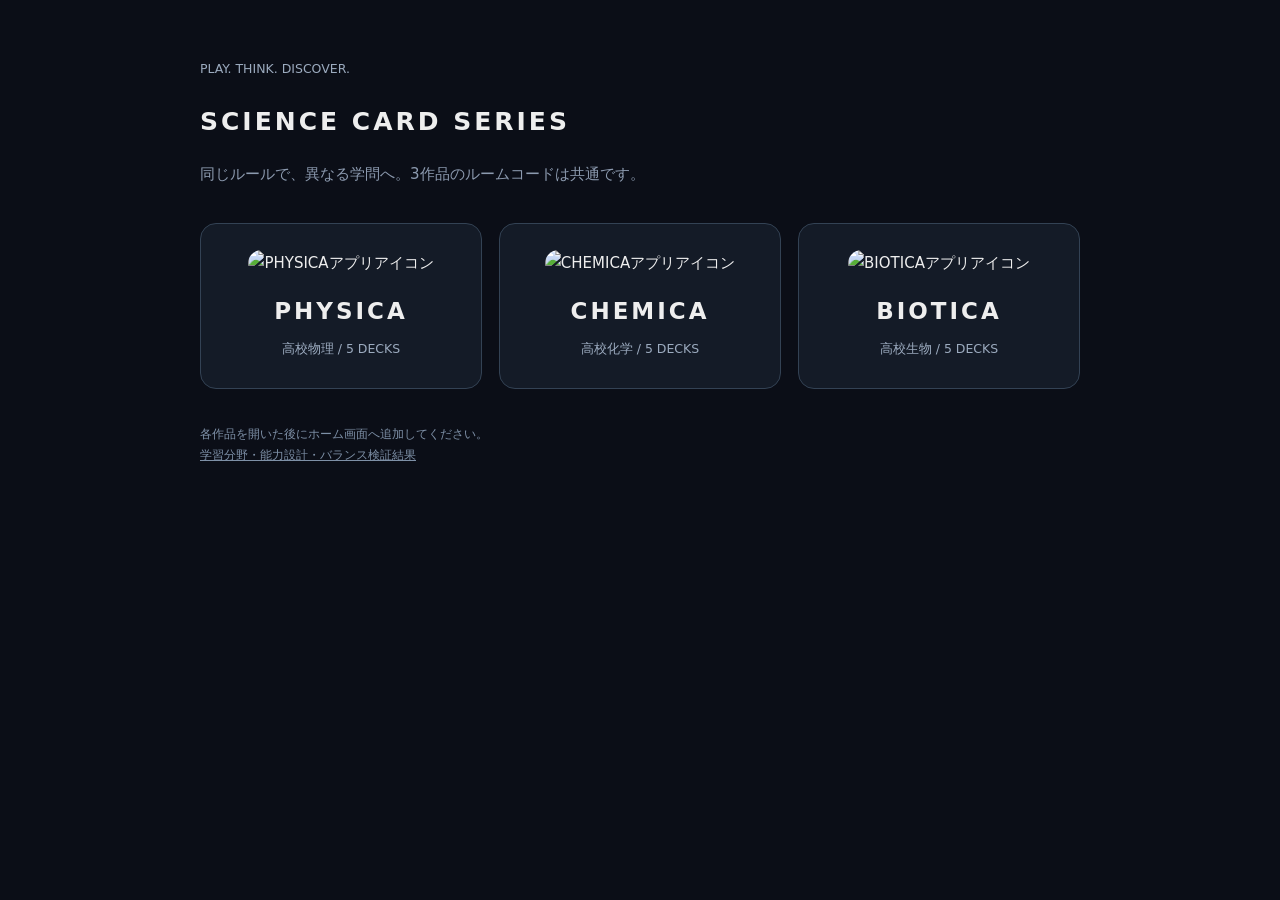
==== index.html @ 6052ee53 "Add files via upload" ====
<!doctype html><html lang="ja"><head><meta charset="utf-8"><meta name="viewport" content="width=device-width, initial-scale=1"><meta name="theme-color" content="#0b0e17"><title>SCIENCE CARD SERIES</title><style>*{box-sizing:border-box}body{margin:0;background:#0b0e17;color:#eee;font:15px/1.8 system-ui,sans-serif;padding:55px 22px}main{max-width:880px;margin:auto}h1{letter-spacing:3px;font-size:25px}p{color:#8c9aaf}section{display:grid;grid-template-columns:repeat(auto-fit,minmax(220px,1fr));gap:17px;margin-top:35px}a{color:inherit;text-decoration:none;border:1px solid #334254;border-radius:16px;background:#141b27;padding:26px;text-align:center}img{width:86px;border-radius:20px}strong{display:block;letter-spacing:3px;font-size:23px;margin:14px 0 3px}small{color:#9cabbf}footer{margin-top:35px;font-size:12px;color:#7e90a7}footer a{display:inline;padding:0;border:0;background:none;text-decoration:underline}</style></head><body><main><small>PLAY. THINK. DISCOVER.</small><h1>SCIENCE CARD SERIES</h1><p>同じルールで、異なる学問へ。3作品のルームコードは共通です。</p><section><a href="./physica/"><img src="./physica/icon-192.png" alt="PHYSICAアプリアイコン"><strong>PHYSICA</strong><small>高校物理 / 5 DECKS</small></a><a href="./chemica/"><img src="./chemica/icon-192.png" alt="CHEMICAアプリアイコン"><strong>CHEMICA</strong><small>高校化学 / 5 DECKS</small></a><a href="./biotica/"><img src="./biotica/icon-192.png" alt="BIOTICAアプリアイコン"><strong>BIOTICA</strong><small>高校生物 / 5 DECKS</small></a></section><footer>各作品を開いた後にホーム画面へ追加してください。<br><a href="./series-report.html">学習分野・能力設計・バランス検証結果</a></footer></main></body></html>
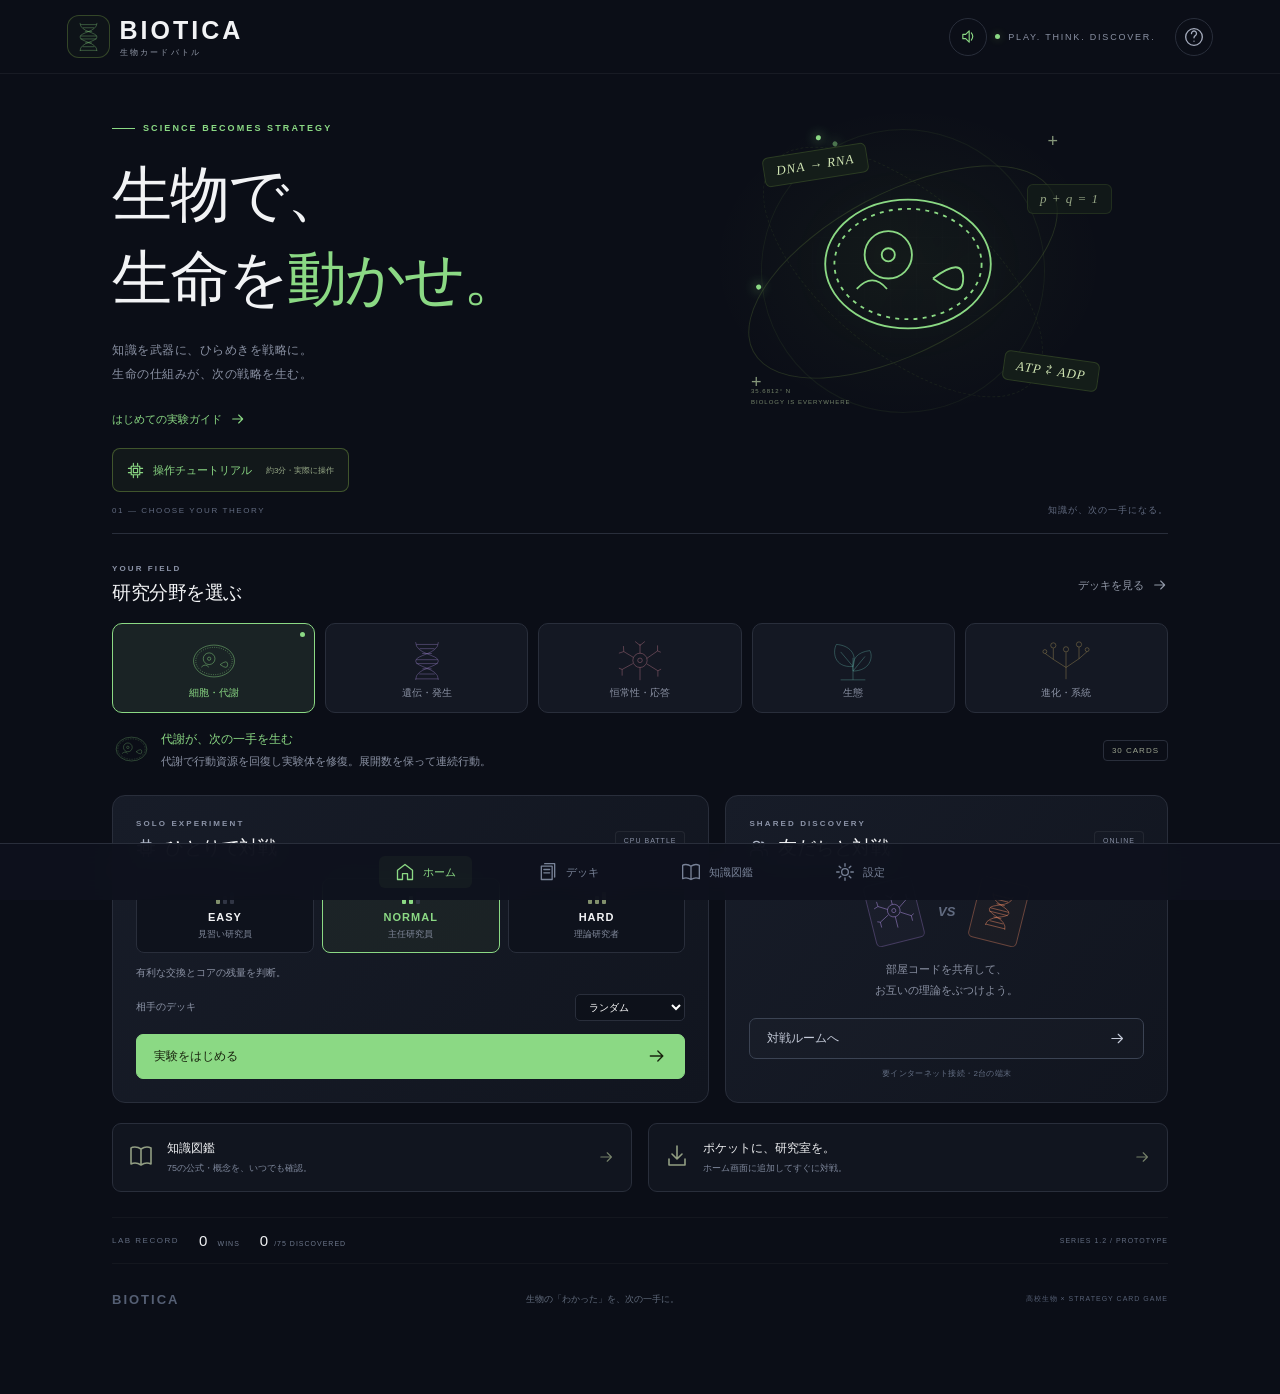
==== commit 680336b4: "Extract original SCIENCE SERIES website" ====
--- a/index.html
+++ b/index.html
@@ -1 +1,26 @@
-<!doctype html><html lang="ja"><head><meta charset="utf-8"><meta name="viewport" content="width=device-width, initial-scale=1"><meta name="theme-color" content="#0b0e17"><title>SCIENCE CARD SERIES</title><style>*{box-sizing:border-box}body{margin:0;background:#0b0e17;color:#eee;font:15px/1.8 system-ui,sans-serif;padding:55px 22px}main{max-width:880px;margin:auto}h1{letter-spacing:3px;font-size:25px}p{color:#8c9aaf}section{display:grid;grid-template-columns:repeat(auto-fit,minmax(220px,1fr));gap:17px;margin-top:35px}a{color:inherit;text-decoration:none;border:1px solid #334254;border-radius:16px;background:#141b27;padding:26px;text-align:center}img{width:86px;border-radius:20px}strong{display:block;letter-spacing:3px;font-size:23px;margin:14px 0 3px}small{color:#9cabbf}footer{margin-top:35px;font-size:12px;color:#7e90a7}footer a{display:inline;padding:0;border:0;background:none;text-decoration:underline}</style></head><body><main><small>PLAY. THINK. DISCOVER.</small><h1>SCIENCE CARD SERIES</h1><p>同じルールで、異なる学問へ。3作品のルームコードは共通です。</p><section><a href="./physica/"><img src="./physica/icon-192.png" alt="PHYSICAアプリアイコン"><strong>PHYSICA</strong><small>高校物理 / 5 DECKS</small></a><a href="./chemica/"><img src="./chemica/icon-192.png" alt="CHEMICAアプリアイコン"><strong>CHEMICA</strong><small>高校化学 / 5 DECKS</small></a><a href="./biotica/"><img src="./biotica/icon-192.png" alt="BIOTICAアプリアイコン"><strong>BIOTICA</strong><small>高校生物 / 5 DECKS</small></a></section><footer>各作品を開いた後にホーム画面へ追加してください。<br><a href="./series-report.html">学習分野・能力設計・バランス検証結果</a></footer></main></body></html>+<!doctype html>
+<html lang="ja">
+  <head>
+    <meta charset="UTF-8" />
+    <meta
+      name="viewport"
+      content="width=device-width,initial-scale=1,viewport-fit=cover"
+    />
+    <meta name="theme-color" content="#0b0e17" />
+    <meta
+      name="description"
+      content="高校生物の5分野で戦う、学べるカードバトル。"
+    />
+    <meta name="apple-mobile-web-app-capable" content="yes" />
+    <meta name="apple-mobile-web-app-status-bar-style" content="default" />
+    <link rel="manifest" href="./manifest.webmanifest" />
+    <link rel="apple-touch-icon" href="./icon-180.png" />
+    <link rel="icon" type="image/svg+xml" href="./icon.svg" />
+    <title>BIOTICA — 物理で、世界を動かせ。</title>
+    <script type="module" crossorigin src="./assets/index-e84-tVCE.js"></script>
+    <link rel="stylesheet" crossorigin href="./assets/index-D85opa-J.css">
+  </head>
+  <body>
+    <div id="root"></div>
+  </body>
+</html>
--- a/assets/index-D85opa-J.css
+++ b/assets/index-D85opa-J.css
@@ -0,0 +1 @@
+:root{font-family:DM Sans,Noto Sans JP,sans-serif;color:#f2f3f5;background:#0b0e17;font-synthesis:none;font-size:14px;--lime: #b4f05e;--muted: #8a91a3;--border: #292e3b;--panel: #131722;--field: #b4f05e;color-scheme:dark}*{box-sizing:border-box}body{margin:0;min-width:320px}button,input,select{font:inherit}button,a,input,select{-webkit-tap-highlight-color:transparent}button{cursor:pointer;color:inherit;border:0;background:none}button:disabled{cursor:not-allowed;opacity:.38}button:focus-visible,a:focus-visible{outline:2px solid var(--lime);outline-offset:4px}a{color:var(--lime)}button svg{flex-shrink:0}p{line-height:1.85;color:var(--muted);font-size:13px}h1,h2,h3,h4,p{margin-top:0}h2{font-size:21px;letter-spacing:-.5px;margin-bottom:0}h3{font-size:17px}h4{font-size:14px}small{font-size:10px}button{transition:background .18s,border-color .18s,transform .18s,opacity .18s}button:not(:disabled):active{transform:translateY(1px)}.app{max-width:1440px;margin:auto;min-height:100dvh}.topbar{height:85px;padding:0 5.2%;display:flex;align-items:center;justify-content:space-between;border-bottom:1px solid #ffffff0e}.brand{display:flex;gap:10px;align-items:center;text-align:left;font-size:25px;letter-spacing:3px;font-weight:800;padding:0}.brand-mark{color:var(--lime);width:43px;height:43px;display:grid;place-items:center;border:1px solid #b4f05e3a;border-radius:12px;background:#b4f05e06}.brand-mark svg{width:39px;height:34px}.brand-jp{display:block;font-size:8px;letter-spacing:2.2px;font-weight:500;color:#9299a8;margin-top:2px}.header-right{display:flex;gap:8px;align-items:center}.header-tag{font-size:9px;letter-spacing:1.8px;color:var(--muted)}.online-dot{width:5px;height:5px;border-radius:50%;background:var(--lime);box-shadow:0 0 9px #b4f05e55;flex-shrink:0}.icon-button{width:38px;height:38px;display:grid;place-items:center;color:#a5acbd;border:1px solid var(--border);border-radius:50%;margin-left:12px}.icon-button:hover{background:#ffffff08}.main{max-width:1120px;margin:auto;padding:0 32px 30px}.eyebrow{font-size:9px;font-weight:700;letter-spacing:2.1px;color:#8c94a8;display:block}.hero{min-height:370px;position:relative;padding:49px 0 41px;display:flex;align-items:center;overflow:hidden;border-bottom:1px solid var(--border)}.hero-copy{position:relative;z-index:1;width:55%}.hero .eyebrow{font-size:9px;display:flex;align-items:center;gap:8px;color:var(--lime);margin-bottom:20px}.tiny-line{height:1px;width:23px;background:var(--lime);display:inline-block}.hero h1{font-size:56px;line-height:1.4;font-weight:800;letter-spacing:-2px;margin-bottom:17px}.hero h1 span{color:var(--lime)}.hero p{font-size:12px;line-height:2;letter-spacing:.5px;margin-bottom:18px}.text-link{display:inline-flex;align-items:center;gap:8px;font-size:11px;color:var(--lime);padding:0;min-height:30px}.muted{color:#9299a8}.hero-art{position:absolute;width:430px;height:340px;right:-2px;top:1px;color:var(--lime);background:radial-gradient(ellipse at center,#b4f05e0b,transparent 65%)}.hero-art:after{content:"";position:absolute;inset:15px;background-image:linear-gradient(#ffffff03 1px,transparent 1px),linear-gradient(90deg,#ffffff03 1px,transparent 1px);background-size:26px 26px;mask-image:radial-gradient(ellipse,#000,transparent 70%)}.hero-core{position:absolute;inset:80px 104px 76px;display:grid;place-items:center;z-index:1;filter:drop-shadow(0 0 20px #b4f05e28)}.hero-core svg{width:100%;height:100%;stroke-width:.6;animation:core-float 7s ease-in-out infinite}.orbit{position:absolute;border:1px solid #b4f05e24;border-radius:50%;width:340px;height:160px;top:100px;left:40px;transform:rotate(-28deg)}.orbit:after{content:"";width:5px;height:5px;background:var(--lime);border-radius:50%;position:absolute;left:32px;top:22px;box-shadow:0 0 12px var(--lime)}.orbit-two{transform:rotate(40deg);border-style:dashed;opacity:.5}.orbit-three{width:284px;height:284px;left:68px;top:37px;transform:rotate(10deg);border-color:#b4f05e10}.orbit-label{position:absolute;font-family:Georgia,serif;font-style:italic;letter-spacing:1px;border:1px solid #b4f05e25;padding:6px 12px;border-radius:6px;background:#141d19;color:#d0e5b3;font-size:13px;z-index:2}.label-one{top:58px;left:70px;transform:rotate(-9deg)}.label-two{bottom:46px;right:24px;transform:rotate(8deg)}.label-three{top:92px;right:11px;opacity:.7}.coordinate{font-size:6px;line-height:1.8;letter-spacing:1px;color:#75846a;position:absolute;bottom:24px;left:58px}.hero-cross{color:#86977a;position:absolute;font-size:18px}.cross-one{top:39px;right:65px}.cross-two{bottom:39px;left:58px}.hero-bottom{position:absolute;bottom:16px;width:100%;display:flex;justify-content:space-between;align-items:center;font-size:8px;letter-spacing:1.6px;color:#626b80}.hero-bottom span:last-child{font-size:9px;letter-spacing:1px}.deck-section{margin:30px 0 24px}.section-title{display:flex;align-items:center;justify-content:space-between;gap:10px;margin-bottom:17px}.section-title .eyebrow{font-size:8px;margin-bottom:7px}.section-title h2{font-size:19px;display:flex;align-items:center;gap:9px}.section-title h2 svg{color:#adb5c5}.field-picker{display:grid;grid-template-columns:repeat(5,1fr);gap:10px}.field-picker>button{border:1px solid var(--border);background:#141823;border-radius:10px;height:90px;display:flex;flex-direction:column;align-items:center;justify-content:center;gap:0;color:#8a91a3;position:relative}.field-picker>button svg{width:52px;height:48px;color:var(--field);opacity:.65}.field-picker>button span{font-size:12px;font-weight:600}.field-picker>button.selected{border-color:var(--field);background:color-mix(in srgb,var(--field) 7%,#11151e);color:var(--field)}.field-picker>button.selected:after{content:"";width:5px;height:5px;border-radius:50%;background:var(--field);position:absolute;right:9px;top:8px}.field-picker>button.selected svg{opacity:1}.field-intro{display:flex;align-items:center;padding:17px 0 0;gap:10px}.field-intro strong{font-size:12px;color:var(--field)}.field-intro p{font-size:11px;margin:3px 0 0}.field-symbol{width:39px;color:var(--field);opacity:.8}.field-intro .pill{margin-left:auto;color:#9aa28e;flex-shrink:0}.pill{display:inline-block;padding:5px 8px;border:1px solid var(--border);border-radius:4px;font-size:8px;letter-spacing:1px}.subtle{font-size:7px;color:#878fa4;border-color:#ffffff10;background:#ffffff02}.play-grid{display:grid;grid-template-columns:1.35fr 1fr;gap:16px}.panel{border:1px solid var(--border);background:linear-gradient(130deg,#171c28,#11151f);border-radius:13px;padding:23px}.levels{display:grid;grid-template-columns:repeat(3,1fr);gap:8px}.levels button{background:#0e121c;border:1px solid var(--border);border-radius:8px;padding:13px 5px 11px;display:flex;flex-direction:column;align-items:center}.levels button>strong{font-size:11px;margin:7px 0 5px;letter-spacing:1px}.levels button>span:last-child{font-size:9px;color:#81899b}.levels button.selected{background:#b4f05e0b;border-color:#90b852}.levels button.selected>strong{color:var(--lime)}.level-bars{display:flex;gap:3px;align-items:flex-end;height:12px}.level-bars i{width:4px;height:5px;background:#303544;border-radius:1px}.level-bars i:nth-child(2){height:8px}.level-bars i:nth-child(3){height:12px}.level-bars i.lit{background:#81906c}.levels button.selected .lit{background:var(--lime)}.cpu-description{font-size:10px;margin:11px 0}.opponent-setting{display:flex;align-items:center;justify-content:space-between;font-size:10px;margin-bottom:13px;color:#8c94a7}.opponent-setting select{font-size:10px;padding:6px 9px;border:1px solid var(--border);border-radius:5px;background:#0d111a;min-width:110px}.primary,.secondary{min-height:45px;border-radius:7px;padding:10px 17px;font-size:12px;font-weight:700;display:inline-flex;align-items:center;justify-content:center;gap:10px}.primary{background:var(--lime);color:#18220d;border:1px solid var(--lime)}.primary:not(:disabled):hover{background:#c4ff72;box-shadow:0 0 25px #b4f05e0d}.secondary{border:1px solid #3b4353;background:#ffffff03;color:#c4cad8}.secondary:not(:disabled):hover{background:#ffffff08}.primary.full,.secondary.full{width:100%;margin-top:12px}.small{font-size:10px;min-height:35px;padding:7px 12px}.start-button{width:100%;justify-content:space-between}.multi-panel{display:flex;flex-direction:column;align-items:center}.multi-panel>.section-title{width:100%}.duel-art{display:flex;gap:19px;align-items:center;height:67px}.duel-art>span{height:63px;width:50px;border:1px solid #9878c757;border-radius:5px;transform:rotate(-14deg);display:grid;place-items:center;color:#c6a0ff;background:#c6a0ff08}.duel-art>span:last-child{transform:rotate(14deg);color:#ff936b;border-color:#ff936b57;background:#ff936b08}.duel-art svg{width:46px}.duel-art b{font-size:13px;font-style:italic;color:#626c81}.multi-panel>p{text-align:center;font-size:11px;margin:14px 0}.multi-panel>.secondary{width:100%;min-height:41px;justify-content:space-between;margin-top:auto}.multi-panel>small{color:#636e83;font-size:8px;letter-spacing:.3px;margin-top:9px}.bottom-summary{display:grid;grid-template-columns:1fr 1fr;gap:16px;margin-top:20px}.bottom-summary>button{border:1px solid var(--border);border-radius:9px;padding:16px;display:flex;text-align:left;align-items:center;gap:14px;background:#11151f}.summary-icon{color:#929e83}.bottom-summary strong{display:block;font-size:12px;font-weight:500}.bottom-summary div>span{display:block;color:#7e879b;font-size:9px;margin-top:5px}.bottom-summary>button>svg{margin-left:auto;color:#758069;width:17px}.lab-status{display:flex;gap:20px;align-items:center;margin-top:25px;padding:14px 0;border-top:1px solid #ffffff09;border-bottom:1px solid #ffffff09}.lab-status>span{font-size:8px;color:#626c80;letter-spacing:1.5px}.lab-status>span:last-child{margin-left:auto;letter-spacing:1px;font-size:7px}.lab-status b{font-size:15px;font-weight:500}.lab-status small{font-size:7px;color:#6e788c;margin-left:6px;letter-spacing:1px}.footer{display:flex;align-items:center;justify-content:space-between;color:#555f74;gap:20px;padding:27px 0 0}.footer>span:first-child{font-size:13px;letter-spacing:2px;font-weight:700}.footer p{font-size:9px;margin:0;color:#616b7c}.footer>span:last-child{font-size:7px;letter-spacing:1px}.bottom-nav{position:sticky;bottom:0;display:flex;justify-content:center;gap:50px;background:#0e121def;backdrop-filter:blur(18px);border-top:1px solid var(--border);padding:12px 20px max(12px,env(safe-area-inset-bottom));z-index:10}.bottom-nav>button{color:#788297;display:flex;align-items:center;gap:8px;padding:6px 16px;font-size:11px;border-radius:6px}.bottom-nav>button.active{color:var(--lime);background:#b4f05e0a}.page-title{padding:42px 0 28px}.page-title .eyebrow{margin-bottom:15px;color:#869474}.page-title h1{font-size:33px;margin-bottom:12px;font-weight:700;letter-spacing:-1px}.page-title h1 span{color:var(--lime)}.page-title p{font-size:12px;margin:0}.collection-head{display:flex;justify-content:space-between;align-items:center;gap:20px;padding-top:27px}.collection-head h2{font-size:19px;margin:5px 0}.collection-head p{font-size:11px;margin:0}.field-label{font-size:9px;display:block;letter-spacing:.7px;color:var(--field);margin-bottom:6px}.count{font-size:12px;font-weight:400;color:#828d9e;margin-left:5px}.button-row{display:flex;gap:9px;align-items:center;flex-wrap:wrap}.collection-help{color:#8790a2;font-size:11px;line-height:1.8;margin:18px 0;padding:12px 15px;border-left:2px solid #b4f05e55;background:#b4f05e04}.collection{display:grid;grid-template-columns:repeat(4,1fr);gap:20px 14px}.collection-item{opacity:.55}.collection-item.in-deck{opacity:1}.card-face{padding:9px;text-align:left;background:linear-gradient(153deg,color-mix(in srgb,var(--field) 9%,#191f2c),#111622);border:1px solid color-mix(in srgb,var(--field) 36%,#161e2c);border-radius:10px;width:100%;height:100%;min-width:0;position:relative;overflow:hidden;display:flex;flex-direction:column;isolation:isolate;box-shadow:0 5px 15px #0002}.card-face:before{content:"";position:absolute;inset:3px;border:1px solid #ffffff04;border-radius:7px;pointer-events:none}.card-top{display:flex;align-items:center;justify-content:space-between;gap:5px}.energy-gem{background:var(--field);color:#15200c;border-radius:50%;width:25px;height:25px;display:grid;place-items:center;font-size:13px;font-weight:800;box-shadow:0 0 15px color-mix(in srgb,var(--field) 14%,transparent)}.card-top>span:last-child{font-size:7px;letter-spacing:1px;color:#a0adbd}.card-art{height:90px;position:relative;display:grid;place-items:center;color:var(--field);background:radial-gradient(ellipse,color-mix(in srgb,var(--field) 9%,transparent),transparent 70%);border-bottom:1px solid #ffffff08;margin-bottom:9px}.card-art>svg{height:81px;width:110px;z-index:1}.art-grid{position:absolute;inset:9px;background:linear-gradient(#ffffff03 1px,transparent 1px),linear-gradient(90deg,#ffffff03 1px,transparent 1px);background-size:12px 12px}.card-face>strong{font-size:12px;font-weight:700;letter-spacing:-.25px;line-height:1.6;margin:0 0 7px;min-height:20px}.card-equation{font-size:11px;color:var(--field);font-family:Georgia,Noto Sans JP,serif;line-height:1.6;min-height:36px;word-break:normal;overflow-wrap:anywhere}.card-effect{font-size:9px;color:#a8b0bf;line-height:1.8;margin:8px 0 12px;min-height:64px}.card-stats{font-size:8px;display:flex;align-items:center;gap:9px;color:#929baa;border-top:1px solid #ffffff0a;padding-top:8px;margin-top:auto}.card-stats b{font-size:14px;margin-left:3px;color:#d4d9e2;font-weight:500}.card-no{margin-left:auto;color:#717d8e;font-size:8px}.card-face.spell{border-style:dashed}.deck-count{display:flex;align-items:center;justify-content:center;gap:12px;height:33px;color:#9ba58f;font-size:9px}.deck-count>button{font-size:15px;width:27px;height:27px;background:#1d2430;border-radius:5px}.archive-progress{border:1px solid var(--border);border-radius:10px;padding:19px;margin-bottom:22px;background:#111720}.archive-progress strong{font-size:26px;color:var(--lime);font-weight:500}.archive-progress span{color:#a0a9bc;font-size:11px}.progress-track{height:3px;background:#2b3326;margin:14px 0 10px;border-radius:3px;overflow:hidden}.progress-track i{display:block;height:100%;background:var(--lime);min-width:2px}.archive-progress small{font-size:9px;color:#6e7b89;line-height:1.7;display:block}.search-box{display:flex;align-items:center;gap:10px;padding:13px 16px;border:1px solid var(--border);background:#131925;border-radius:9px;color:#8691a6}.search-box input{width:100%;border:0;background:none;outline:none;color:#ddd;font-size:12px}.filter-row{display:flex;gap:8px;margin-top:18px;overflow:auto;padding-bottom:5px}.filter-row button{font-size:11px;border-radius:6px;padding:8px 13px;border:1px solid var(--border);color:#9da8ba;white-space:nowrap}.filter-row button.selected{color:var(--lime);border-color:#b4f05e55;background:#b4f05e0a}.archive-toolbar{display:flex;align-items:center;justify-content:space-between;font-size:10px;color:#8a96a9;margin:20px 0 12px}.archive-toolbar label{display:flex;align-items:center;gap:6px}.archive-toolbar input{accent-color:var(--lime)}.formula-list{display:grid;grid-template-columns:1fr 1fr;gap:10px}.formula-row{display:flex;align-items:center;padding:17px 14px;gap:12px;border:1px solid var(--border);border-radius:8px;background:#111720;text-align:left;min-width:0}.formula-number{width:27px;flex-shrink:0;font-size:9px;color:#687587;align-self:flex-start;margin-top:3px}.formula-number>svg{color:var(--field)}.formula-row>div{min-width:0;flex:1}.formula-row strong{display:block;font-size:12px;margin-bottom:8px}.formula-row .field-label{font-size:8px;opacity:.7}.formula-expression{display:block;font-size:13px;font-family:Georgia,Noto Sans JP,serif;color:#b0b9c8;line-height:1.8;overflow-wrap:anywhere}.formula-row>svg{color:#657487;flex-shrink:0}.fineprint{font-size:10px;color:#748095;line-height:1.9;margin:22px 0 0}.empty-state{text-align:center;padding:40px;color:#8e9bad;grid-column:1/-1}.settings-panel{margin-bottom:20px;padding:26px}.settings-panel h2{font-size:17px;margin-bottom:18px}.settings-panel h2:not(:first-child){margin-top:30px}.settings-panel p{font-size:12px}.setting-line{display:flex;align-items:center;gap:20px;justify-content:space-between}.setting-line strong{font-size:13px}.setting-line p{font-size:11px;margin-top:6px}.toggle{width:46px;height:26px;background:#343c49;border-radius:20px;padding:3px;flex-shrink:0}.toggle>span{display:block;background:#abb3c2;width:20px;height:20px;border-radius:50%;transition:transform .2s}.toggle.on{background:#536936}.toggle.on>span{background:var(--lime);transform:translate(20px)}.record-stats{display:flex;gap:60px;margin-bottom:22px}.record-stats b{display:block;font-size:30px;font-weight:500}.record-stats span{font-size:10px;color:#8b96a8}.source-link{display:block;font-size:11px;line-height:1.7;margin:12px 0;overflow-wrap:anywhere}.modal{position:fixed;max-width:min(600px,calc(100% - 28px));width:560px;max-height:88dvh;padding:0;background:#151b27;border:1px solid #3c4859;color:#edf2f7;border-radius:16px;box-shadow:0 30px 140px #000a;overflow:auto;overscroll-behavior:contain}.modal.wide{width:740px;max-width:min(740px,calc(100% - 28px))}.modal::backdrop{background:#040711cc;backdrop-filter:blur(8px)}.modal-head{display:flex;align-items:center;justify-content:space-between;gap:15px;padding:22px 25px;border-bottom:1px solid #ffffff0a;background:#151b27;position:sticky;top:0;z-index:5}.modal-head h2{font-size:19px;line-height:1.7;word-break:normal}.modal-head .eyebrow{font-size:7px;margin-bottom:7px}.modal-head .icon-button{flex-shrink:0}.modal-body{padding:23px 25px 27px}.modal p{font-size:12px}.modal h3{font-size:15px;margin-top:22px;margin-bottom:10px}.formula-detail{margin-top:17px}.formula-big{background:color-mix(in srgb,var(--field) 5%,#0e141f);border:1px solid color-mix(in srgb,var(--field) 23%,#1a2331);padding:22px 18px;border-radius:9px;color:var(--field);font:22px/1.9 Georgia,Noto Sans JP,serif;overflow-wrap:anywhere;margin:10px 0 22px}.formula-detail h4{font-size:11px;letter-spacing:1px;color:#d6dde7;margin:20px 0 8px}.formula-detail>p{color:#a3aec1}.note{display:flex;gap:10px;background:#b4f05e05;border:1px solid #b4f05e15;padding:13px;border-radius:8px;margin-top:18px;align-items:flex-start;color:#9aa98e}.note p{margin:0;font-size:10px;line-height:1.9;color:#929e91}.note svg{flex-shrink:0;margin-top:3px}.inspect-layout{display:grid;grid-template-columns:160px 1fr;gap:20px;align-items:center}.inspect-card .card-face{pointer-events:none;min-height:280px}.inspect-card .card-effect{min-height:45px}.inspect-layout .fineprint{font-size:10px}.quiz-label{font-size:11px;line-height:1.7;color:#9aa8bc;margin-bottom:16px}.quiz-options{display:flex;flex-direction:column;gap:10px}.quiz-options button{border:1px solid #354353;border-radius:8px;background:#111824;padding:15px;display:flex;align-items:flex-start;gap:12px;text-align:left;font-size:12px;line-height:1.9}.quiz-options button:hover{border-color:var(--lime);background:#b4f05e08}.quiz-options button span{color:var(--lime);font-size:11px}.quiz-verdict{display:flex;align-items:center;gap:10px;padding:15px;background:#7d829514;border-radius:9px;font-size:12px;color:#b8bdc7}.quiz-verdict.correct{color:var(--lime);background:#b4f05e0a}.lobby-deck{display:flex;gap:16px;align-items:center;border:1px solid var(--border);border-radius:9px;padding:10px;color:var(--field);margin-bottom:20px}.lobby-deck>svg{width:66px;height:58px}.lobby-deck strong{font-size:15px;display:block;margin-top:8px}.input-label{font-size:11px;color:#929fb3;display:block;margin:16px 0 8px}.room-input{width:100%;background:#0c131d;border:1px solid #344152;border-radius:8px;text-align:center;color:var(--lime);padding:16px;font-size:24px;letter-spacing:6px;outline-color:var(--lime)}.or-divider{display:flex;align-items:center;gap:14px;color:#69778c;font-size:8px;letter-spacing:1px;margin:24px 0}.or-divider:before,.or-divider:after{content:"";height:1px;flex:1;background:#2b3542}.room-waiting{text-align:center;padding:25px 0}.room-code{font-size:39px;letter-spacing:7px;color:var(--lime);margin:15px 0 20px;user-select:all}.spinner{display:inline-block;width:23px;height:23px;border:2px solid #b4f05e25;border-top-color:var(--lime);border-radius:50%;animation:spin 1s linear infinite}.error-box{color:#ffb4a0;background:#ff946811;border:1px solid #ff946844;border-radius:8px;padding:14px;line-height:1.8;font-size:11px;margin-bottom:13px}.error-box button{display:block;margin-top:10px}.guide-intro h3{font-size:29px;line-height:1.6;margin:14px 0}.guide-intro em{color:var(--lime);font-style:normal}.guide-steps{display:flex;flex-direction:column;gap:18px;margin-top:25px}.guide-steps>div{display:flex;gap:16px;align-items:flex-start}.guide-steps>div>span{font-size:12px;font-weight:600;color:var(--lime);border:1px solid #b4f05e3a;border-radius:7px;padding:10px}.guide-steps h4{font-size:13px;margin:4px 0 8px}.guide-steps p{font-size:11px;margin:0}.guide-fields{display:grid;grid-template-columns:1fr 1fr;gap:10px}.guide-fields>div{display:flex;gap:10px;padding:13px;border:1px solid var(--border);border-radius:7px}.guide-fields svg{width:43px;height:43px;color:var(--field);flex-shrink:0}.guide-fields strong{font-size:12px;color:var(--field)}.guide-fields p{font-size:10px;margin:5px 0 0}.install-brand{display:flex;align-items:center;justify-content:center;gap:15px;color:var(--lime);margin:0 auto 25px}.install-brand>svg{width:75px;height:75px;background:#0d1420;border:1px solid #b4f05e33;border-radius:17px;padding:6px}.install-brand>strong{letter-spacing:4px;font-size:24px}.toast{position:fixed;left:50%;bottom:90px;transform:translate(-50%);z-index:100;background:#d2edaf;color:#17210f;padding:14px 20px;border-radius:9px;box-shadow:0 10px 50px #0008;font-size:12px;max-width:calc(100% - 30px);width:max-content;line-height:1.7;animation:toast-in .2s ease}.result-content{text-align:center}.result-content>svg{display:block;color:var(--lime);margin:24px auto}.result-content>h2{font-size:25px;color:var(--lime);letter-spacing:1px;line-height:1.5;margin-bottom:15px}.result-content>p{font-size:11px}.result-metrics{display:flex;gap:55px;justify-content:center;padding:20px 0 25px}.result-metrics b{font-size:30px;font-weight:500;display:block}.result-metrics span{display:block;font-size:9px;color:#8998ac;margin-top:7px}.battle-shell{padding:16px 32px 25px;max-width:1200px;margin:auto}.battle-toolbar{display:flex;align-items:center;justify-content:space-between;margin-bottom:15px}.battle-toolbar>span{font-size:9px;color:#77869c;letter-spacing:1.5px}.battle-toolbar .text-link{color:#8999af;font-size:10px}.battle-layout{display:grid;grid-template-columns:minmax(0,1fr) 230px;gap:26px}.battle-field{min-width:0;position:relative;padding:18px;border:1px solid #2d3645;border-radius:15px;background:radial-gradient(ellipse at 50% 40%,#22302233,transparent 65%),linear-gradient(#111824,#0e1420);overflow:hidden}.core-bar{display:flex;align-items:center;gap:12px;padding:11px 14px;border:1px solid #ffffff0b;border-radius:9px;background:#ffffff03}.core-avatar{width:42px;height:42px;flex-shrink:0;border:1px solid color-mix(in srgb,var(--field) 25%,transparent);background:color-mix(in srgb,var(--field) 5%,transparent);border-radius:8px;color:var(--field);display:grid;place-items:center}.core-avatar svg{width:38px;height:38px}.core-info{flex:1;min-width:0}.core-info>strong{display:block;font-size:12px}.core-info>strong>span{font-weight:400;color:var(--field);font-size:9px;margin-left:8px}.hp-track{height:3px;background:#2a3340;border-radius:3px;overflow:hidden;margin:8px 0 6px}.hp-track i{height:100%;display:block;background:var(--field);transition:width .35s}.core-resources{font-size:8px;color:#74869a;line-height:1.7;display:block}.hp-number{font-size:24px;font-weight:700;color:#e8edf2;text-align:center;min-width:37px}.hp-number small{display:block;font-size:7px;color:#70819a;margin-top:2px;font-weight:400;letter-spacing:1px}.energy-counter{display:flex;gap:4px;color:var(--lime);align-items:center;background:#b4f05e07;border:1px solid #b4f05e22;border-radius:5px;padding:6px;font-weight:600;font-size:13px}.energy-counter small{font-size:8px;color:#7d8a72}.opponent-hand{display:flex;justify-content:center;height:24px;gap:3px;margin-top:8px}.opponent-hand i{display:block;height:22px;width:16px;border:1px solid #4b5e6e;border-radius:2px;background:repeating-linear-gradient(45deg,#223041,#223041 2px,#182330 2px 5px);transform:rotate(-6deg)}.opponent-hand i:nth-child(2n){transform:rotate(6deg)}.board-row{display:grid;grid-template-columns:repeat(3,minmax(0,1fr));gap:12px;max-width:510px;margin:12px auto}.unit-wrap{min-width:0}.board-unit{border:1px solid color-mix(in srgb,var(--field) 30%,#273442);border-radius:8px;position:relative;width:100%;background:linear-gradient(150deg,color-mix(in srgb,var(--field) 7%,#141d2c),#101824);min-height:143px;display:flex;flex-direction:column;align-items:center;padding:8px 8px 10px;overflow:hidden}.board-unit>svg{width:84px;height:67px;flex-shrink:0;color:var(--field);margin-top:0}.board-unit>strong{font-size:10px;line-height:1.5;text-align:center;min-height:15px;margin-bottom:8px;word-break:auto-phrase}.unit-state{font-size:6px;letter-spacing:1.6px;color:#617285;align-self:flex-start}.unit-numbers{display:flex;justify-content:space-between;width:100%;margin-top:auto;font-size:14px;color:#e1e7ee}.unit-numbers span:first-child{color:#d3dba4}.unit-numbers .hurt{color:#ff977f}.board-unit.ready{border-color:#a6df5b8a;box-shadow:0 0 15px #b4f05e0b}.board-unit.ready .unit-state{color:var(--lime)}.board-unit.selected{outline:2px solid var(--lime);transform:translateY(-5px)}.board-unit.targetable{border-color:#ff9572;animation:target-pulse 1s ease-in-out infinite;cursor:crosshair}.empty-slot{min-height:143px;display:flex;flex-direction:column;align-items:center;justify-content:center;border:1px dashed #2d3b4b6e;border-radius:8px;background:#0b121a38;color:#283b4a}.empty-slot>span{font-size:22px;font-weight:400;line-height:1}.empty-slot small{font-size:6px;letter-spacing:1.5px;color:#34475b;margin-top:8px}.unit-info{color:#70859a;font-size:7px;text-align:center;display:block;width:100%;margin-top:4px;padding:3px;letter-spacing:1px}.turn-divider{display:flex;align-items:center;gap:15px;color:#63758b;margin:17px auto;max-width:600px;min-height:24px}.turn-divider>span{height:1px;background:#2b39463f;flex:1}.turn-divider strong{font-size:8px;font-weight:400;letter-spacing:1.3px;text-align:center}.turn-divider.your-turn strong{color:var(--lime)}.attack-core{border:1px solid #ff9f7055;border-radius:5px;background:#ff8c700a;color:#ffbe9c;font-size:9px;padding:7px 10px}.attack-core:disabled{opacity:1;color:var(--lime);border:0;background:none}.own-core{margin-top:16px}.battle-actionbar{display:flex;align-items:center;gap:10px;margin:14px 0}.research-button{display:flex;align-items:center;gap:6px;border:1px solid #b4f05e3a;background:#b4f05e05;border-radius:6px;padding:9px 10px;color:#c4e79e;font-size:10px;position:relative}.research-button small{display:none}.battle-hint{font-size:8px;color:#6c7e94;text-align:center;flex:1;line-height:1.8}.end-turn{font-size:10px;min-height:37px;padding:8px 12px;gap:6px}.hand-label{display:flex;justify-content:space-between;font-size:7px;letter-spacing:1px;color:#678097;margin:8px 0}.hand-label b{color:#96a986;font-weight:400;margin-left:5px}.hand-label>span:last-child{font-size:6px;letter-spacing:.3px}.hand{display:flex;gap:9px;overflow:auto;padding:3px 0 13px;scroll-snap-type:x proximity;overscroll-behavior-x:contain;scrollbar-width:thin;scrollbar-color:#3b4b5a transparent}.hand>div{width:123px;min-width:123px;scroll-snap-align:start}.hand .card-face{padding:7px;border-radius:7px;min-height:185px}.hand .card-art{height:57px;margin-bottom:5px}.hand .card-art>svg{height:52px;width:75px}.hand .card-face>strong{font-size:9px;min-height:14px;margin-bottom:4px}.hand .card-equation{font-size:9px;min-height:31px;line-height:1.5}.hand .card-top>span:last-child{font-size:5px;letter-spacing:.5px}.hand .energy-gem{width:20px;height:20px;font-size:11px}.hand .card-stats{font-size:6px;padding-top:5px}.hand .card-stats b{font-size:11px}.hand .unplayable{opacity:.5}.empty-hand{width:100%!important;min-width:0!important;min-height:130px;display:grid;place-items:center;text-align:center;font-size:11px;color:#78899d;border:1px dashed #2c3c4c;border-radius:8px;line-height:1.8;padding:20px}.last-event{display:flex;align-items:flex-start;gap:7px;font-size:8px;color:#8d9faf;line-height:1.7;min-height:16px;animation:event-in .25s ease}.last-event .online-dot{margin-top:5px;width:4px;height:4px}.battle-log{padding-top:10px;max-height:890px;overflow:auto;scrollbar-width:thin}.battle-log h3{font-size:14px;margin:9px 0 24px}.battle-log>p{border-bottom:1px solid #ffffff08;padding:0 0 12px;margin:12px 0;font-size:9px;color:#7f91a7;display:flex;align-items:flex-start;gap:11px}.battle-log>p>span{font-size:8px;color:#43576b;margin-top:2px;flex-shrink:0}.battle-log .note p{font-size:9px}.result-reopen{display:flex;margin:20px auto 0}.battle-shell .error-box{max-width:100%}.in-battle .topbar{height:65px}.in-battle .brand{font-size:20px}.in-battle .brand-mark{width:34px;height:34px}.in-battle .brand-mark svg{width:30px}.in-battle .brand-jp{font-size:6px}.in-battle .header-tag{font-size:7px}.in-battle .icon-button{width:31px;height:31px}@keyframes core-float{50%{transform:translateY(-9px) rotate(3deg)}}@keyframes spin{to{transform:rotate(360deg)}}@keyframes target-pulse{50%{box-shadow:0 0 15px #ff946827}}@keyframes toast-in{0%{opacity:0;bottom:80px}}@keyframes event-in{0%{opacity:0;transform:translate(4px)}}@media(min-width:1200px){.hero-art{right:45px}.hero{min-height:390px}.hero h1{font-size:60px}.hero-art{top:18px}.main{padding:0 32px 30px}}@media(max-width:900px){.main{padding:0 25px 22px}.hero-art{right:-45px;opacity:.8}.hero h1{font-size:48px}.hero-copy{width:60%}.collection{grid-template-columns:repeat(3,1fr)}.battle-layout{grid-template-columns:minmax(0,1fr) 185px;gap:18px}.battle-shell{padding:12px 20px}.battle-field{padding:13px}.battle-log>p{font-size:8px}.board-row{gap:8px}.unit-numbers{font-size:12px}.header-tag{font-size:8px}.play-grid .section-title h2{font-size:17px}.panel{padding:19px}.bottom-summary>button{padding:14px;gap:10px}.bottom-summary div>span{font-size:8px}}@media(max-width:680px){.topbar{height:74px;padding:0 21px}.brand{font-size:22px;gap:9px}.brand-mark{width:38px;height:38px}.brand-mark svg{width:34px}.brand-jp{font-size:7px;letter-spacing:1.6px}.header-tag{display:none}.header-right{gap:0}.header-right>.online-dot{display:none}.icon-button{width:34px;height:34px}.main{padding:0 20px 20px}.hero{padding:35px 0 43px;min-height:352px;align-items:flex-start}.hero-copy{width:100%;pointer-events:none}.hero-copy button{pointer-events:auto}.hero .eyebrow{font-size:7px;letter-spacing:1.4px;margin-bottom:19px}.tiny-line{width:16px}.hero h1{font-size:43px;letter-spacing:-1.7px;line-height:1.45;margin-bottom:14px}.hero p{font-size:10px;line-height:2;letter-spacing:.2px;width:75%;margin-bottom:13px}.hero-art{width:310px;height:290px;right:-124px;top:58px;opacity:.8;pointer-events:none}.hero-core{inset:78px 95px 76px 58px}.hero-core>svg{width:135px;height:130px}.hero-art .orbit{width:244px;height:126px;top:90px;left:8px}.hero-art .orbit-three{width:225px;height:225px;left:20px;top:36px}.hero-art .label-one{left:70px;top:43px;font-size:10px;padding:5px 8px}.hero-art .label-two{left:54px;right:auto;bottom:35px;font-size:10px;padding:5px 8px}.hero-art .label-three,.hero-art .coordinate{display:none}.hero-art .cross-one{left:12px;top:70px}.hero-art .cross-two{left:2px;bottom:47px}.hero-bottom{font-size:6px;bottom:15px;letter-spacing:1.1px}.hero-bottom span:last-child{font-size:7px;letter-spacing:.2px}.hero .text-link{font-size:9px}.deck-section{margin:25px 0 22px}.section-title{margin-bottom:14px}.section-title h2{font-size:17px}.section-title .eyebrow{font-size:7px;margin-bottom:6px}.section-title .text-link{font-size:9px;gap:5px}.field-picker{gap:6px}.field-picker>button{height:79px;border-radius:8px}.field-picker>button svg{width:43px;height:41px}.field-picker>button span{font-size:10px}.field-picker>button.selected:after{right:6px;top:6px;width:4px;height:4px}.field-intro{padding-top:14px;gap:8px}.field-symbol{width:31px;flex-shrink:0}.field-intro strong{font-size:10px}.field-intro p{font-size:9px;line-height:1.8}.field-intro .pill{display:none}.play-grid{grid-template-columns:1fr;gap:14px}.panel{padding:19px;border-radius:11px}.play-grid .section-title h2{font-size:18px}.play-grid .section-title .eyebrow{font-size:7px}.levels{gap:8px}.levels button{padding:13px 5px 12px}.levels button>strong{font-size:11px}.levels button>span:last-child{font-size:8px}.cpu-description{font-size:10px;min-height:17px}.primary,.secondary{min-height:45px;font-size:12px}.multi-panel{align-items:stretch;position:relative;min-height:209px;padding:20px}.multi-panel .section-title{margin-bottom:18px}.multi-panel>p{text-align:left;font-size:10px;margin:3px 0 17px;line-height:1.9}.duel-art{position:absolute;right:34px;top:73px;height:61px;gap:15px}.duel-art>span{height:58px;width:43px}.duel-art svg{width:39px}.duel-art b{font-size:11px}.multi-panel>.secondary{margin-top:auto;min-height:40px;font-size:11px}.multi-panel>small{text-align:center;font-size:7px}.bottom-summary{grid-template-columns:1fr;gap:9px;margin-top:14px}.bottom-summary>button{padding:15px;gap:13px;border-radius:8px}.bottom-summary strong{font-size:11px}.bottom-summary div>span{font-size:9px}.summary-icon>svg{width:21px}.lab-status{gap:15px;margin-top:20px;flex-wrap:wrap}.lab-status>span{font-size:7px;letter-spacing:1px}.lab-status>span:last-child{display:none}.lab-status b{font-size:15px}.lab-status small{font-size:6px;letter-spacing:.7px;margin-left:4px}.footer{padding:23px 0 7px;gap:12px}.footer>span:first-child{font-size:11px;letter-spacing:1.3px}.footer>span:last-child{display:none}.footer p{font-size:8px}.bottom-nav{gap:0;justify-content:space-around;padding:10px 6px max(10px,env(safe-area-inset-bottom));position:sticky}.bottom-nav>button{flex-direction:column;gap:5px;min-width:62px;padding:3px 10px;border-radius:7px;font-size:8px}.bottom-nav>button svg{width:19px;height:19px}.bottom-nav>button.active{background:none}.page-title{padding:34px 0 25px}.page-title .eyebrow{font-size:8px;margin-bottom:13px}.page-title h1{font-size:27px}.page-title p{font-size:11px;line-height:1.9}.collection-head{align-items:flex-start;gap:15px;padding-top:23px;flex-direction:column}.collection-head h2{font-size:17px}.collection-head p{font-size:10px}.collection-head .button-row{align-self:flex-end;margin-top:0}.collection-head .small{font-size:10px;min-height:34px;padding:7px 12px}.collection-help{font-size:10px;padding:10px 12px;margin:16px 0}.collection{grid-template-columns:repeat(2,minmax(0,1fr));gap:14px 10px}.card-face{padding:8px;border-radius:8px}.card-face>strong{font-size:11px}.card-art{height:79px}.card-art>svg{height:72px}.card-equation{font-size:10px;min-height:34px}.card-effect{font-size:8px;min-height:70px;line-height:1.9}.card-top>span:last-child{font-size:6px;letter-spacing:.6px}.energy-gem{width:23px;height:23px;font-size:12px}.card-stats{font-size:7px;gap:8px}.card-stats b{font-size:13px}.formula-list{grid-template-columns:1fr;gap:9px}.formula-row{padding:16px 12px}.formula-expression{font-size:13px}.formula-row strong{font-size:12px}.formula-number{font-size:8px;width:23px}.formula-row .field-label{font-size:8px}.filter-row{gap:6px;margin-top:14px}.filter-row button{font-size:10px;padding:8px 11px}.archive-toolbar{font-size:9px}.archive-progress{padding:17px}.archive-progress strong{font-size:24px}.archive-progress span{font-size:10px}.archive-progress small{font-size:8px}.search-box{padding:12px}.search-box input{font-size:11px}.settings-panel{padding:20px}.settings-panel p{font-size:11px}.settings-panel h2{font-size:16px}.setting-line{gap:10px}.setting-line strong{font-size:12px}.setting-line p{font-size:10px}.record-stats{gap:45px}.modal{border-radius:14px;max-height:90dvh;width:calc(100% - 26px)}.modal-head{padding:18px 19px}.modal-head h2{font-size:17px}.modal-head .eyebrow{font-size:6px}.modal-body{padding:19px 19px 23px}.modal p{font-size:11px}.modal h3{font-size:14px}.formula-big{font-size:20px;padding:18px 13px}.formula-detail h4{font-size:10px}.inspect-layout{grid-template-columns:130px 1fr;gap:14px}.inspect-card .card-face{min-height:260px}.inspect-card .card-effect{min-height:60px}.inspect-layout .field-label{font-size:8px}.inspect-layout p{font-size:10px}.inspect-layout .fineprint{font-size:8px;margin-top:12px}.note{padding:11px}.note p{font-size:9px}.quiz-options button{font-size:11px;padding:13px}.guide-intro h3{font-size:25px}.guide-steps>div{gap:12px}.guide-steps p{font-size:10px}.guide-steps h4{font-size:12px}.guide-fields{grid-template-columns:1fr}.guide-fields svg{width:40px;height:40px}.guide-fields p{font-size:9px}.room-code{font-size:32px;letter-spacing:5px}.result-content>h2{font-size:21px}.result-content>p{font-size:10px}.toast{font-size:11px;padding:12px 15px;bottom:80px}.battle-shell{padding:9px 10px 16px}.battle-layout{display:block}.battle-toolbar{margin-bottom:9px;padding:0 3px}.battle-toolbar>span{font-size:7px;letter-spacing:1px}.battle-toolbar .text-link{font-size:9px}.battle-field{padding:11px 10px 12px;border-radius:11px}.core-bar{padding:8px;gap:8px;border-radius:7px}.core-avatar{width:31px;height:35px;border-radius:6px}.core-avatar>svg{width:29px;height:30px}.core-info>strong{font-size:10px}.core-info>strong>span{font-size:8px;margin-left:5px}.hp-track{height:3px;margin:6px 0 4px}.core-resources{font-size:7px;line-height:1.6}.hp-number{font-size:21px;min-width:32px}.hp-number small{font-size:6px;letter-spacing:.6px}.energy-counter{padding:5px 4px;font-size:11px;gap:2px}.energy-counter>svg{width:11px}.energy-counter small{font-size:7px}.opponent-hand{height:17px;margin-top:7px;gap:3px}.opponent-hand i{height:16px;width:12px}.board-row{gap:9px;margin:9px auto;max-width:390px}.board-unit{min-height:120px;border-radius:7px;padding:6px 6px 7px}.board-unit>svg{height:55px;width:66px;margin-top:1px}.board-unit>strong{font-size:9px;margin-bottom:5px;min-height:14px}.unit-state{font-size:5px;letter-spacing:1px}.unit-numbers{font-size:12px;gap:5px}.unit-info{font-size:6px;margin-top:2px;padding:2px}.empty-slot{min-height:120px}.empty-slot small{font-size:5px;letter-spacing:1px}.empty-slot>span{font-size:17px}.turn-divider{gap:9px;margin:12px 0;min-height:22px}.turn-divider strong{font-size:6px;letter-spacing:1px}.attack-core{font-size:8px;padding:6px}.own-core{margin-top:11px}.battle-actionbar{margin:11px 0;gap:8px}.research-button{font-size:9px;padding:9px 8px;gap:5px}.research-button>svg{width:14px}.battle-hint{font-size:7px}.end-turn{font-size:9px;min-height:34px;padding:7px 9px;gap:5px}.end-turn>svg{width:13px}.hand-label{font-size:6px;letter-spacing:.9px;margin:6px 0}.hand-label>span:last-child{font-size:5px;letter-spacing:0}.hand{gap:7px;padding-bottom:10px}.hand>div{min-width:108px;width:108px}.hand .card-face{padding:6px;min-height:164px}.hand .card-art{height:49px;margin-bottom:5px}.hand .card-art>svg{height:45px;width:60px}.hand .card-face>strong{font-size:8px;min-height:13px;margin-bottom:5px}.hand .card-equation{font-size:8px;min-height:30px}.hand .card-top>span:last-child{font-size:4px;letter-spacing:.5px}.hand .energy-gem{width:18px;height:18px;font-size:10px}.hand .card-stats{font-size:5px;gap:6px}.hand .card-stats b{font-size:10px}.hand .card-no{font-size:6px}.last-event{font-size:7px;line-height:1.8;min-height:14px}.battle-log{margin-top:20px;border:1px solid #263646;border-radius:9px;padding:16px;max-height:230px}.battle-log .eyebrow{font-size:7px}.battle-log h3{font-size:12px;margin:7px 0 18px}.battle-log>p{font-size:9px}.battle-log .note{display:none}.in-battle .topbar{height:57px;padding:0 16px}.in-battle .brand{font-size:18px;gap:8px}.in-battle .brand-mark{width:30px;height:30px;border-radius:8px}.in-battle .brand-mark>svg{width:27px}.in-battle .brand-jp{font-size:5px;letter-spacing:1.5px}.in-battle .icon-button{width:29px;height:29px}.in-battle .icon-button>svg{width:17px}.in-battle .header-tag{display:none}}@media(max-width:360px){.main{padding:0 15px 17px}.hero h1{font-size:38px}.hero-art{right:-143px;opacity:.65}.hero p{font-size:9px}.field-picker>button{height:71px}.field-picker>button span{font-size:9px}.panel{padding:16px}.levels button>span:last-child{font-size:7px}.hero-bottom span:last-child{font-size:6px}.board-row{gap:6px}.board-unit>strong{font-size:8px}.board-unit{min-height:117px;padding:5px}.empty-slot{min-height:117px}.core-bar{gap:5px;padding:7px}.core-resources{font-size:6px}.energy-counter{font-size:10px}.battle-hint{display:none}.battle-actionbar{justify-content:space-between}.hand-label>span:last-child{display:none}.formula-big{font-size:18px}.inspect-layout{grid-template-columns:120px 1fr;gap:10px}}@media(prefers-reduced-motion:reduce){*,*:before,*:after{animation:none!important;transition:none!important;scroll-behavior:auto!important}}:root{--safe-top: env(safe-area-inset-top, 0px);--safe-bottom: env(safe-area-inset-bottom, 0px)}.app{padding-inline:env(safe-area-inset-left,0px) env(safe-area-inset-right,0px)}.topbar,.in-battle .topbar{height:auto;min-height:calc(74px + var(--safe-top));padding-top:calc(12px + var(--safe-top));padding-bottom:12px}.modal{max-height:calc(100dvh - var(--safe-top) - var(--safe-bottom) - 32px)}.header-audio{margin-left:6px;min-width:38px;font-size:11px;color:var(--lime)}.header-audio[aria-pressed=false]{color:#758095}.hero{min-height:420px}.tutorial-entry{display:flex;align-items:center;gap:9px;border:1px solid #b4f05e48;background:#b4f05e0b;color:var(--lime);border-radius:8px;padding:11px 14px;font-size:11px;min-height:44px;margin-top:14px;pointer-events:auto}.tutorial-entry small{font-size:8px;color:#98aa88;margin-left:5px}.collection{row-gap:28px;column-gap:18px;align-items:stretch}.collection-item{height:auto;min-width:0;display:flex;flex-direction:column;gap:14px;padding:11px;border:1px solid #2c3746;border-radius:13px;background:#121924;align-self:stretch}.collection-item .card-face{height:auto;min-height:290px;flex:1}.deck-count{height:auto;min-height:46px;display:grid;grid-template-columns:44px minmax(0,1fr) 44px;gap:5px;flex-shrink:0;margin:0}.deck-count:not(:has(button)){display:flex;justify-content:center}.deck-count>button{width:44px;height:44px;font-size:21px;border:1px solid #3e4c60;border-radius:8px;color:#d2efb2;background:#1c2934}.deck-count>span{font-size:10px;line-height:1.6;text-align:center;overflow-wrap:anywhere}.deck-editor-bar{position:sticky;top:calc(var(--safe-top) + 8px);z-index:6;background:#1a2534f5;backdrop-filter:blur(12px);border:1px solid #b4f05e55;border-radius:10px;display:flex;align-items:center;justify-content:space-between;gap:10px;padding:11px 13px;margin:15px 0 22px;box-shadow:0 8px 30px #0005}.deck-editor-bar strong{font-size:13px;color:var(--lime)}.deck-editor-bar small{display:block;font-size:8px;color:#a0adbe;margin-top:3px}.setting-line{padding:12px 0}.setting-line+.setting-line{border-top:1px solid #ffffff0a}.setting-line p{margin-bottom:0}.volume-line{display:grid;grid-template-columns:1fr auto;gap:10px;color:#aebdcb;font-size:11px;margin:8px 0 21px}.volume-line input{width:100%;grid-column:1/-1;accent-color:var(--lime);height:28px;cursor:pointer}.volume-line output{font-size:10px;color:var(--lime)}.research-proposal{border:1px solid #b4f05e60;background:linear-gradient(130deg,#20311e,#142520);border-radius:9px;padding:13px;margin:0 0 13px;display:grid;grid-template-columns:1fr auto;gap:10px;align-items:center}.research-proposal strong{display:block;font-size:12px;color:#d4efbe}.research-proposal p{margin:5px 0 0;font-size:10px;line-height:1.7;color:#98b89e}.research-proposal .proposal-actions{display:flex;gap:6px;align-items:center}.research-proposal .primary{min-height:40px;padding:8px 12px;font-size:11px}.research-proposal .later{font-size:10px;color:#afc1ac;padding:10px;min-height:40px}.proposal-toggle{grid-column:1/-1;font-size:9px;color:#9cab9b;display:flex;align-items:center;gap:6px}.proposal-toggle input{accent-color:var(--lime);width:16px;height:16px}.answer-review{margin-top:16px;border:1px solid #2f4353;padding:13px;border-radius:8px}.answer-review h4{font-size:11px;margin:0 0 7px;color:var(--lime)}.answer-review p{font-size:11px;margin:0;line-height:1.85}.answer-review .chosen-wrong{color:#ffb2a0;margin-bottom:12px}.battle-settings-row{display:flex;align-items:center;justify-content:space-between;margin-bottom:10px;font-size:9px;color:#8193a6;gap:8px}.battle-settings-row label{display:flex;align-items:center;gap:5px}.battle-settings-row input{accent-color:var(--lime)}.battle-settings-row button{border:1px solid #364358;border-radius:6px;min-height:32px;padding:6px 10px;color:#afc59d;font-size:9px}.tutorial-mode{max-width:700px;margin:auto;padding-bottom:calc(25px + var(--safe-bottom))}.tutorial-top{display:flex;align-items:center;justify-content:space-between;padding:calc(var(--safe-top) + 16px) 20px 15px;border-bottom:1px solid #283546;gap:14px}.tutorial-top strong{font-size:14px;letter-spacing:2px}.tutorial-top button{border:1px solid #3e4b60;border-radius:7px;padding:10px;font-size:10px}.tutorial-body{padding:19px}.tutorial-intro{padding:28px 4px 10px;text-align:center}.tutorial-intro>svg{width:140px;height:125px;color:var(--lime);margin:10px auto 15px}.tutorial-intro h1{font-size:27px;line-height:1.6}.tutorial-intro p{font-size:12px}.tutorial-progress{display:flex;gap:5px;margin:0 0 16px}.tutorial-progress i{display:block;height:3px;flex:1;background:#2b3744;border-radius:4px}.tutorial-progress i.done{background:var(--lime)}.tutorial-coach{border:1px solid #b4f05e55;background:#b4f05e08;padding:16px;border-radius:11px;margin-bottom:18px}.tutorial-coach .eyebrow{color:var(--lime);font-size:8px}.tutorial-coach h2{font-size:18px;margin:9px 0 10px}.tutorial-coach p{font-size:11px;margin:0;color:#adb9a7}.tutorial-mini-core{border:1px solid #384b58;background:#17232d;padding:11px 13px;border-radius:8px;display:flex;align-items:center;justify-content:space-between;font-size:11px;width:100%;margin:13px 0}.tutorial-mini-core b{color:var(--lime);font-size:17px}.tutorial-units{display:flex;gap:14px;justify-content:center;min-height:140px;padding:8px 0}.tutorial-unit{width:145px;border:1px solid #4e6973;background:#172a30;border-radius:9px;padding:10px;text-align:center;display:flex;align-items:center;flex-direction:column;gap:6px}.tutorial-unit svg{width:78px;height:61px;color:var(--lime)}.tutorial-unit strong{font-size:11px}.tutorial-unit>span{font-size:9px;color:#9daeac}.tutorial-unit b{font-size:13px}.tutorial-focus{outline:2px solid var(--lime)!important;outline-offset:3px;box-shadow:0 0 20px #b4f05e13}.tutorial-target{outline:2px solid #ffab81!important;outline-offset:3px}.tutorial-hand{max-width:175px;margin:15px auto}.tutorial-hand .card-face{min-height:240px;height:auto}.tutorial-action{width:100%;margin-top:13px}.tutorial-bottom-note{font-size:9px;text-align:center;color:#7c8f9a;margin-top:17px;line-height:1.8}.tutorial-wait{text-align:center;color:var(--lime);padding:15px;font-size:11px}@media(max-width:680px){.topbar{min-height:calc(70px + var(--safe-top));padding-top:calc(12px + var(--safe-top));padding-bottom:12px}.in-battle .topbar{height:auto;min-height:calc(62px + var(--safe-top));padding-top:calc(10px + var(--safe-top));padding-bottom:10px}.header-right .icon-button{margin-left:6px}.hero{min-height:410px}.hero-art{top:65px}.tutorial-entry{font-size:10px;max-width:245px;position:relative;z-index:2}.tutorial-entry small{font-size:7px}.collection{gap:26px 12px}.collection-item{padding:7px;gap:13px;border-radius:10px}.collection-item .card-face{min-height:278px}.deck-count>span{font-size:8px}.deck-editor-bar{padding:10px;gap:8px}.deck-editor-bar .primary{min-height:40px;font-size:10px;padding:8px 12px}.research-proposal{padding:11px;gap:9px}.research-proposal strong{font-size:11px}.research-proposal p{font-size:9px}.research-proposal .proposal-actions{flex-direction:column;gap:0}.research-proposal .primary{min-height:36px;font-size:10px}.research-proposal .later{min-height:30px;padding:5px 10px;font-size:9px}.battle-settings-row{font-size:8px}.header-audio{font-size:10px}.modal{max-height:calc(100dvh - var(--safe-top) - var(--safe-bottom) - 28px)}}@media(max-width:360px){.hero{min-height:405px}.tutorial-entry{max-width:220px;font-size:9px;gap:6px}.tutorial-entry small{font-size:6px}.brand{font-size:19px}.header-audio{min-width:30px}.collection{column-gap:9px}.collection-item{padding:6px}.deck-count{grid-template-columns:44px minmax(0,1fr) 44px;gap:2px}.deck-count>span{font-size:7px}.collection-item .card-face{min-height:290px}}@media(display-mode:standalone){.topbar,.in-battle .topbar{padding-top:calc(max(var(--safe-top),8px) + 12px)}.bottom-nav{padding-bottom:calc(max(var(--safe-bottom),8px) + 10px)}}.deck-scope{margin:18px 0;border:1px solid #35485b;background:#14202a;border-radius:9px;padding:13px 15px}.deck-scope summary{font-size:11px;color:var(--lime);cursor:pointer;min-height:25px}.deck-scope dl{margin:12px 0 0}.deck-scope dl>div{display:grid;grid-template-columns:90px 1fr;gap:12px;padding:10px 0;border-top:1px solid #ffffff09}.deck-scope dt{font-size:10px;color:#bbd0cf}.deck-scope dd{margin:0;color:#91a6b7;font-size:11px;line-height:1.9}html:not([data-subject=physics]) .field-picker>button span{font-size:10px;line-height:1.5;padding-inline:3px}html:not([data-subject=physics]) .levels button.selected{border-color:var(--lime)}@media(max-width:680px){.deck-scope{padding:12px}.deck-scope dl>div{grid-template-columns:70px 1fr;gap:9px}.deck-scope dd{font-size:10px}html:not([data-subject=physics]) .field-picker>button span{font-size:8px}}
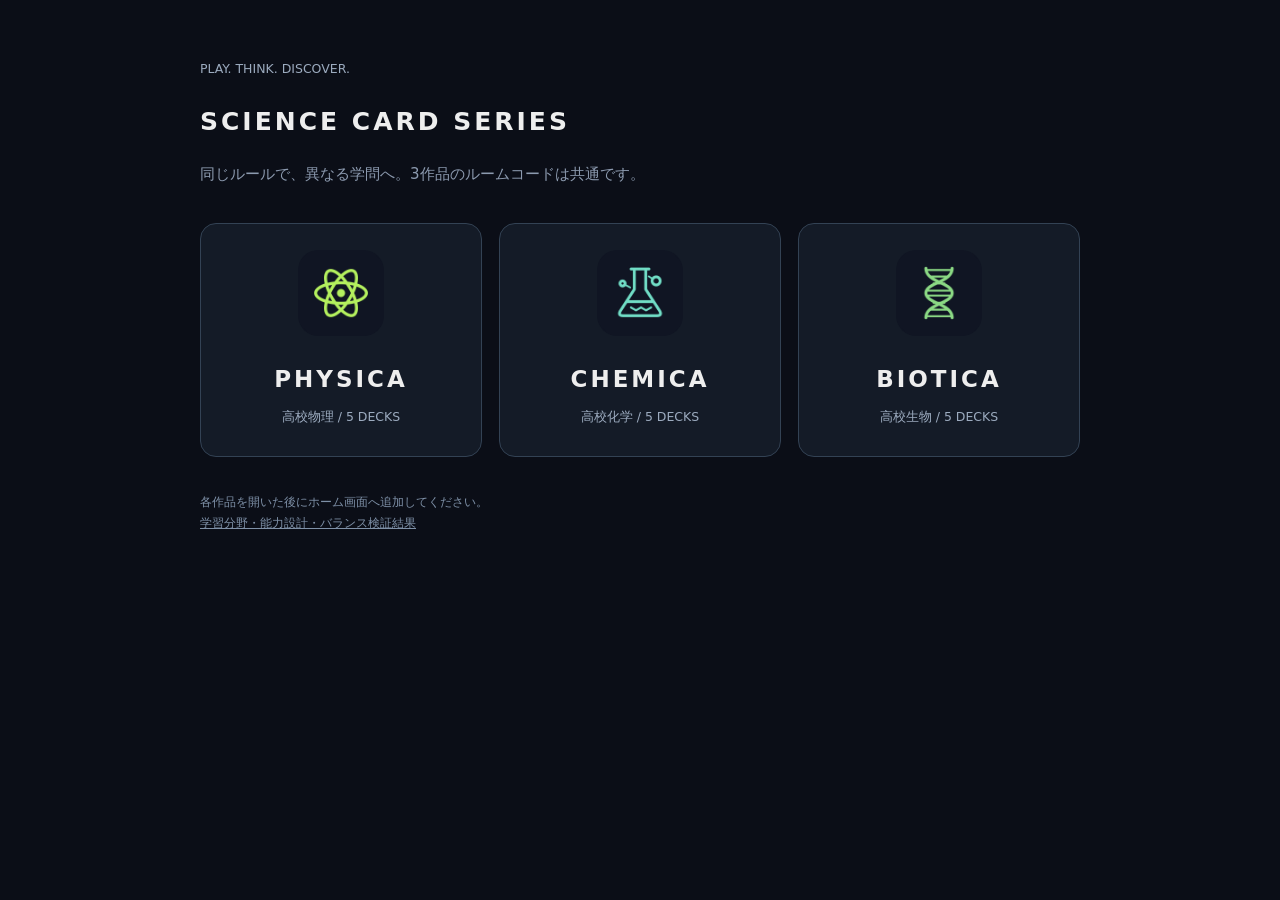
==== commit be0b4032: "Restore original SCIENCE SERIES website" ====
--- a/index.html
+++ b/index.html
@@ -1,26 +1 @@
-<!doctype html>
-<html lang="ja">
-  <head>
-    <meta charset="UTF-8" />
-    <meta
-      name="viewport"
-      content="width=device-width,initial-scale=1,viewport-fit=cover"
-    />
-    <meta name="theme-color" content="#0b0e17" />
-    <meta
-      name="description"
-      content="高校生物の5分野で戦う、学べるカードバトル。"
-    />
-    <meta name="apple-mobile-web-app-capable" content="yes" />
-    <meta name="apple-mobile-web-app-status-bar-style" content="default" />
-    <link rel="manifest" href="./manifest.webmanifest" />
-    <link rel="apple-touch-icon" href="./icon-180.png" />
-    <link rel="icon" type="image/svg+xml" href="./icon.svg" />
-    <title>BIOTICA — 物理で、世界を動かせ。</title>
-    <script type="module" crossorigin src="./assets/index-e84-tVCE.js"></script>
-    <link rel="stylesheet" crossorigin href="./assets/index-D85opa-J.css">
-  </head>
-  <body>
-    <div id="root"></div>
-  </body>
-</html>
+<!doctype html><html lang="ja"><head><meta charset="utf-8"><meta name="viewport" content="width=device-width, initial-scale=1"><meta name="theme-color" content="#0b0e17"><title>SCIENCE CARD SERIES</title><style>*{box-sizing:border-box}body{margin:0;background:#0b0e17;color:#eee;font:15px/1.8 system-ui,sans-serif;padding:55px 22px}main{max-width:880px;margin:auto}h1{letter-spacing:3px;font-size:25px}p{color:#8c9aaf}section{display:grid;grid-template-columns:repeat(auto-fit,minmax(220px,1fr));gap:17px;margin-top:35px}a{color:inherit;text-decoration:none;border:1px solid #334254;border-radius:16px;background:#141b27;padding:26px;text-align:center}img{width:86px;border-radius:20px}strong{display:block;letter-spacing:3px;font-size:23px;margin:14px 0 3px}small{color:#9cabbf}footer{margin-top:35px;font-size:12px;color:#7e90a7}footer a{display:inline;padding:0;border:0;background:none;text-decoration:underline}</style></head><body><main><small>PLAY. THINK. DISCOVER.</small><h1>SCIENCE CARD SERIES</h1><p>同じルールで、異なる学問へ。3作品のルームコードは共通です。</p><section><a href="./physica/"><img src="./physica/icon-192.png" alt="PHYSICAアプリアイコン"><strong>PHYSICA</strong><small>高校物理 / 5 DECKS</small></a><a href="./chemica/"><img src="./chemica/icon-192.png" alt="CHEMICAアプリアイコン"><strong>CHEMICA</strong><small>高校化学 / 5 DECKS</small></a><a href="./biotica/"><img src="./biotica/icon-192.png" alt="BIOTICAアプリアイコン"><strong>BIOTICA</strong><small>高校生物 / 5 DECKS</small></a></section><footer>各作品を開いた後にホーム画面へ追加してください。<br><a href="./series-report.html">学習分野・能力設計・バランス検証結果</a></footer></main></body></html>
